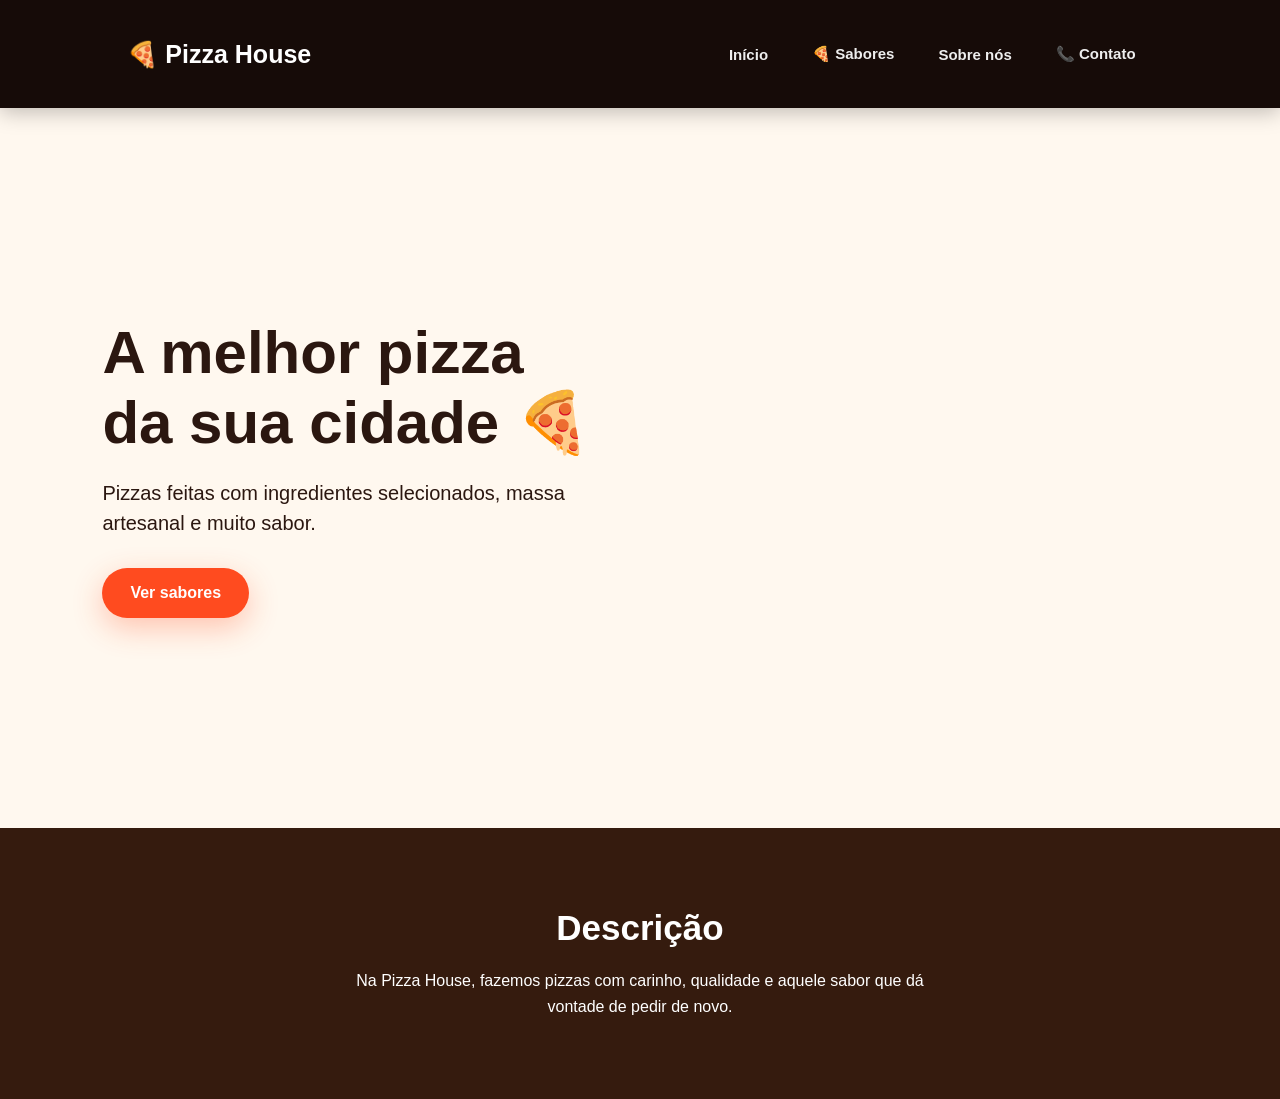
==== index.html @ e3c1d949 "primeiro comit" ====
<!DOCTYPE html>
<html lang="pt-BR">
<head>
    <meta charset="UTF-8">
    <meta name="viewport" content="width=device-width, initial-scale=1.0">
    <title>Pizza House</title>

    <link rel="stylesheet" href="style.css">
</head>

<body>

    <header>
        <nav class="navbar">

            <a href="index.html" class="logo">
                🍕 Pizza House
            </a>

    
            <div class="menu">

                <a href="index.html">
                    Início
                </a>

                <a href="sabores.html">
                    🍕 Sabores
                </a>

                <a href="sobre.html">
                    Sobre nós
                </a>

                <a href="contatos.html">
                    📞 Contato
                </a>

            </div>
        


        </nav>

    </header>


    <main class="inicio">

        <section class="hero">

            <div class="texto">
                <h1>A melhor pizza<br>da sua cidade 🍕</h1>

                <p>
                    Pizzas feitas com ingredientes selecionados,
                    massa artesanal e muito sabor.
                </p>

                <a href="sabores.html" class="botao">
                    Ver sabores
                </a>
            </div>

        </section>

    </main>


    <section id="sobre" class="sobre">

        <h2>Descrição</h2>

        <p>
            Na Pizza House, fazemos pizzas com carinho,
            qualidade e aquele sabor que dá vontade de pedir de novo.
        </p>

    </section>

</body>
</html>
---- style.css ----
* {
    margin: 0;
    padding: 0;
    box-sizing: border-box;
}

body {
    font-family: Arial, sans-serif;
    background: #fff8f0;
    color: #351b0e;
}


/* =========================
   MENU
========================= */

header {
    background: #351b0e;
    padding: 15px 8%;
}

.navbar {
    display: flex;
    align-items: center;
    justify-content: space-between;
}

.logo {
    color: white;
    text-decoration: none;
    font-size: 24px;
    font-weight: bold;
}

.menu {
    display: flex;
    align-items: center;
    gap: 30px;
}

.menu > a {
    color: white;
    text-decoration: none;
    font-weight: bold;
    transition: 0.3s;
}

.menu > a:hover {
    color: #ff9f1c;
}


/* =========================
   CARD DE SABORES NO MENU
========================= */

.menu-card {
    display: flex;
    align-items: center;
    gap: 8px;
}


/* =========================
   INÍCIO
========================= */

.inicio {
    min-height: 80vh;
    display: flex;
    align-items: center;
    padding: 50px 8%;
}

.hero {
    width: 100%;
}

.texto h1 {
    font-size: 60px;
    margin-bottom: 20px;
}

.texto p {
    font-size: 20px;
    max-width: 500px;
    margin-bottom: 30px;
    line-height: 1.5;
}

.botao {
    display: inline-block;
    background: #e85d04;
    color: white;
    padding: 15px 30px;
    border-radius: 30px;
    text-decoration: none;
    font-weight: bold;
    transition: 0.3s;
}

.botao:hover {
    background: #ff9f1c;
    transform: scale(1.05);
}


/* =========================
   SOBRE
========================= */

.sobre {
    text-align: center;
    padding: 80px 20px;
    background: #351b0e;
    color: white;
}

.sobre h2 {
    font-size: 35px;
    margin-bottom: 20px;
}

.sobre p {
    max-width: 600px;
    margin: auto;
    line-height: 1.6;
}


/* =========================
   SABORES
========================= */

.pagina-sabores {
    padding: 60px 8%;
    text-align: center;
}

.pagina-sabores h1 {
    font-size: 45px;
    margin-bottom: 10px;
}

.pagina-sabores > p {
    margin-bottom: 40px;
    font-size: 18px;
}

.pizzas {
    display: grid;
    grid-template-columns: repeat(4, 1fr);
    gap: 25px;
}

.pizza {
    background: white;
    padding: 25px;
    border-radius: 20px;
    box-shadow: 0 5px 20px rgba(0, 0, 0, 0.1);
    transition: 0.3s;
}

.pizza:hover {
    transform: translateY(-8px);
}

.pizza-img {
    font-size: 70px;
    margin-bottom: 15px;
}

.pizza h2 {
    margin-bottom: 10px;
}

.pizza p {
    color: #666;
    line-height: 1.5;
    margin-bottom: 15px;
}

.pizza strong {
    display: block;
    font-size: 20px;
    margin-bottom: 15px;
    color: #e85d04;
}

.pizza button {
    border: none;
    background: #351b0e;
    color: white;
    padding: 12px 25px;
    border-radius: 20px;
    cursor: pointer;
}

.pizza button:hover {
    background: #e85d04;
}


/* =========================
   RODAPÉ
========================= */

footer {
    background: #351b0e;
    color: white;
    text-align: center;
    padding: 25px;
}


/* =========================
   CELULAR
========================= */

@media (max-width: 900px) {

    .navbar {
        flex-direction: column;
        gap: 20px;
    }

    .menu {
        flex-wrap: wrap;
        justify-content: center;
    }

    .texto h1 {
        font-size: 40px;
    }

    .pizzas {
        grid-template-columns: repeat(2, 1fr);
    }
}


@media (max-width: 600px) {

    .pizzas {
        grid-template-columns: 1fr;
    }

    .menu {
        gap: 15px;
    }

}

```css
/* ================================
   SOBRE NÓS - PIZZA HOUSE
================================ */

* {
    margin: 0;
    padding: 0;
    box-sizing: border-box;
}

body {
    font-family: Arial, Helvetica, sans-serif;
    background: #fff8ef;
    color: #2b1710;
}


/* ================================
   MENU
================================ */

header {
    width: 100%;
    background: #160b08;
    position: sticky;
    top: 0;
    z-index: 1000;
    box-shadow: 0 4px 20px rgba(0, 0, 0, 0.25);
}

.navbar {
    max-width: 1200px;
    margin: auto;
    height: 78px;
    padding: 0 25px;

    display: flex;
    align-items: center;
    justify-content: space-between;
}

.logo {
    text-decoration: none;
    color: white;
    font-size: 25px;
    font-weight: 800;
}

.logo span {
    color: #ff4b1f;
}

.menu {
    display: flex;
    gap: 10px;
}

.menu a {
    text-decoration: none;
    color: #eee;
    font-size: 15px;
    font-weight: 600;

    padding: 12px 17px;
    border-radius: 30px;

    transition: 0.3s;
}

.menu a:hover,
.menu a.ativo {
    background: #ff4b1f;
    color: white;
}


/* ================================
   HERO
================================ */

.sobre-hero {
    min-height: 650px;

    position: relative;

    display: flex;
    align-items: center;

    background:
        linear-gradient(
            90deg,
            rgba(20, 8, 5, 0.95) 0%,
            rgba(20, 8, 5, 0.75) 45%,
            rgba(20, 8, 5, 0.25) 100%
        ),
        url("https://images.unsplash.com/photo-1574071318508-1cdbab80d002?auto=format&fit=crop&w=1800&q=85");

    background-size: cover;
    background-position: center;
}

.sobre-texto {
    position: relative;
    z-index: 2;

    max-width: 1200px;
    width: 100%;
    margin: auto;
    padding: 50px 25px;

    color: white;
}

.sobre-tag {
    display: inline-block;

    color: #ffb347;
    font-size: 14px;
    font-weight: 800;
    letter-spacing: 2px;

    margin-bottom: 20px;
}

.sobre-texto h1 {
    font-size: clamp(45px, 6vw, 78px);
    line-height: 1.05;
    margin-bottom: 25px;
}

.sobre-texto h1 strong {
    color: #ff4b1f;
}

.sobre-texto p {
    max-width: 580px;

    font-size: 20px;
    line-height: 1.7;

    color: #eee;

    margin-bottom: 35px;
}


/* ================================
   BOTÕES
================================ */

.botao {
    display: inline-block;

    text-decoration: none;

    background: #ff4b1f;
    color: white;

    padding: 16px 28px;

    border-radius: 50px;

    font-weight: 800;
    font-size: 16px;

    box-shadow: 0 10px 30px rgba(255, 75, 31, 0.3);

    transition: 0.3s;
}

.botao:hover {
    transform: translateY(-4px);
    background: #ff632f;
    box-shadow: 0 15px 35px rgba(255, 75, 31, 0.45);
}


/* ================================
   HISTÓRIA
================================ */

.historia {
    max-width: 1200px;
    margin: auto;

    padding: 110px 25px;

    display: grid;
    grid-template-columns: 1fr 1fr;

    gap: 80px;

    align-items: center;
}

.historia-imagem {
    min-height: 450px;

    border-radius: 35px;

    background:
        linear-gradient(
            135deg,
            #ff4b1f,
            #ff8c42
        );

    display: flex;
    align-items: center;
    justify-content: center;

    box-shadow: 0 25px 60px rgba(100, 35, 10, 0.2);

    transform: rotate(-2deg);

    transition: 0.4s;
}

.historia-imagem:hover {
    transform: rotate(0deg) scale(1.02);
}

.imagem-conteudo {
    width: 260px;
    height: 260px;

    border-radius: 50%;

    background: #fff8ef;

    display: flex;
    align-items: center;
    justify-content: center;

    font-size: 120px;

    box-shadow: 0 15px 40px rgba(0, 0, 0, 0.2);
}

.subtitulo {
    color: #ff4b1f;

    font-size: 13px;
    font-weight: 900;

    letter-spacing: 3px;
}

.historia-texto h2 {
    font-size: clamp(35px, 4vw, 52px);
    line-height: 1.1;

    margin: 15px 0 25px;
}

.historia-texto h2 strong {
    color: #ff4b1f;
}

.historia-texto p {
    font-size: 17px;
    line-height: 1.8;

    color: #69534c;

    margin-bottom: 15px;
}

.historia-destaque {
    display: inline-block;

    margin-top: 20px;
    padding: 15px 20px;

    border-radius: 15px;

    background: #fff0e7;

    color: #d9340d;

    font-weight: 800;
}


/* ================================
   VALORES
================================ */

.valores {
    background: #1c0d09;

    color: white;

    text-align: center;

    padding: 100px 25px;
}

.valores h2 {
    font-size: clamp(35px, 5vw, 55px);

    margin: 15px 0;
}

.valores h2 strong {
    color: #ff4b1f;
}

.valores-intro {
    color: #c8bbb7;

    font-size: 17px;

    max-width: 600px;

    margin: 0 auto 60px;
}

.valores-container {
    max-width: 1100px;

    margin: auto;

    display: grid;

    grid-template-columns: repeat(3, 1fr);

    gap: 25px;
}

.valor-card {
    padding: 40px 30px;

    background: #291510;

    border: 1px solid rgba(255, 255, 255, 0.06);

    border-radius: 25px;

    transition: 0.35s;
}

.valor-card:hover {
    transform: translateY(-10px);

    background: #351b14;

    box-shadow: 0 20px 45px rgba(0, 0, 0, 0.3);
}

.valor-icone {
    width: 75px;
    height: 75px;

    margin: auto;

    display: flex;
    align-items: center;
    justify-content: center;

    border-radius: 20px;

    background: #ff4b1f;

    font-size: 35px;

    box-shadow: 0 10px 25px rgba(255, 75, 31, 0.25);
}

.valor-card h3 {
    font-size: 23px;

    margin: 25px 0 12px;
}

.valor-card p {
    color: #c8bbb7;

    line-height: 1.7;

    font-size: 15px;
}


/* ================================
   FINAL
================================ */

.sobre-final {
    padding: 110px 25px;

    text-align: center;

    background:
        radial-gradient(
            circle at center,
            #ff7040 0%,
            #ff4b1f 45%,
            #d92d0b 100%
        );

    color: white;
}

.final-conteudo {
    max-width: 750px;
    margin: auto;
}

.final-conteudo span {
    font-size: 13px;
    font-weight: 900;

    letter-spacing: 3px;
}

.final-conteudo h2 {
    font-size: clamp(38px, 5vw, 60px);

    margin: 18px 0;
}

.final-conteudo p {
    font-size: 19px;

    margin-bottom: 35px;

    color: #fff1eb;
}

.botao-final {
    background: white;
    color: #d93612;

    box-shadow: 0 10px 30px rgba(0, 0, 0, 0.15);
}

.botao-final:hover {
    background: #fff8ef;
}


/* ================================
   RODAPÉ
================================ */

footer {
    background: #100806;

    color: #a99b97;

    text-align: center;

    padding: 30px 20px;

    font-size: 14px;
}

footer strong {
    color: white;
}


/* ================================
   RESPONSIVO
================================ */

@media (max-width: 800px) {

    .navbar {
        height: auto;

        padding: 20px;

        flex-direction: column;

        gap: 18px;
    }

    .menu {
        flex-wrap: wrap;

        justify-content: center;
    }

    .menu a {
        padding: 9px 12px;
        font-size: 14px;
    }

    .sobre-hero {
        min-height: 600px;
    }

    .sobre-texto {
        text-align: center;
    }

    .sobre-texto p {
        margin-left: auto;
        margin-right: auto;
    }

    .historia {
        grid-template-columns: 1fr;

        padding: 80px 20px;

        gap: 50px;
    }

    .historia-imagem {
        min-height: 350px;
    }

    .valores-container {
        grid-template-columns: 1fr;

        max-width: 500px;
    }

    .sobre-final {
        padding: 80px 20px;
    }
}


```css
/* =====================================================
   CONTATO — PIZZA HOUSE PREMIUM
===================================================== */


/* HERO */

.contato-hero {
    min-height: 470px;

    position: relative;

    display: flex;
    align-items: center;
    justify-content: center;

    text-align: center;

    overflow: hidden;

    background:
        radial-gradient(
            circle at 50% 0%,
            #542315,
            #190b07 65%
        );

    color: white;
}


/* brilho decorativo */

.hero-brilho {
    position: absolute;

    width: 500px;
    height: 500px;

    border-radius: 50%;

    background: #ff4b1f;

    filter: blur(150px);

    opacity: 0.15;

    top: -300px;
}


.contato-hero-conteudo {
    position: relative;

    max-width: 800px;

    padding: 40px 20px;
}


/* pequeno título */

.mini-titulo {
    display: flex;

    align-items: center;
    justify-content: center;

    gap: 12px;

    color: #ff7040;

    font-size: 11px;

    font-weight: 900;

    letter-spacing: 3px;
}


.mini-titulo span {
    width: 30px;
    height: 2px;

    background: #ff4b1f;
}


.contato-hero h1 {
    font-size: clamp(48px, 7vw, 82px);

    line-height: 0.98;

    margin: 25px 0;

    letter-spacing: -2px;
}


.contato-hero h1 strong {
    color: #ff4b1f;
}


.contato-hero p {
    max-width: 600px;

    margin: auto;

    color: #cbbdb8;

    font-size: 18px;

    line-height: 1.7;
}


/* =====================================================
   ÁREA DOS CARDS
===================================================== */

.contatos-area {
    padding: 90px 25px;

    background: #fff8ef;
}


.contatos-container {
    max-width: 1150px;

    margin: auto;

    display: grid;

    grid-template-columns: repeat(2, 1fr);

    gap: 28px;
}


/* CARD */

.contato-card {
    position: relative;

    padding: 40px;

    min-height: 330px;

    border-radius: 30px;

    background: white;

    border: 1px solid #f0dfd5;

    overflow: hidden;

    box-shadow:
        0 10px 35px rgba(68, 25, 10, 0.06);

    transition:
        transform 0.35s,
        box-shadow 0.35s;
}


.contato-card:hover {
    transform: translateY(-12px);

    box-shadow:
        0 25px 60px rgba(68, 25, 10, 0.14);
}


/* círculo decorativo */

.contato-card::after {
    content: "";

    position: absolute;

    width: 230px;
    height: 230px;

    border-radius: 50%;

    right: -120px;
    bottom: -120px;

    background: #fff1e9;

    transition: 0.5s;
}


.contato-card:hover::after {
    transform: scale(1.4);
}


/* topo */

.card-topo {
    display: flex;

    align-items: center;

    justify-content: space-between;

    position: relative;

    z-index: 2;
}


.icone {
    width: 75px;
    height: 75px;

    display: flex;

    align-items: center;
    justify-content: center;

    border-radius: 22px;

    background:
        linear-gradient(
            135deg,
            #ff4b1f,
            #ff7040
        );

    font-size: 34px;

    box-shadow:
        0 12px 30px rgba(255, 75, 31, 0.25);

    transition: 0.35s;
}


.contato-card:hover .icone {
    transform: rotate(-5deg) scale(1.08);
}


.card-numero {
    color: #eadbd4;

    font-size: 38px;

    font-weight: 900;
}


.card-label {
    display: block;

    margin-top: 25px;

    color: #ff4b1f;

    font-size: 10px;

    font-weight: 900;

    letter-spacing: 2px;
}


.contato-card h2 {
    position: relative;

    z-index: 2;

    margin: 8px 0 12px;

    color: #29140e;

    font-size: 28px;
}


.contato-card p {
    position: relative;

    z-index: 2;

    max-width: 470px;

    min-height: 55px;

    color: #75615a;

    line-height: 1.7;

    font-size: 15px;
}


/* botão */

.contato-botao {
    position: relative;

    z-index: 3;

    display: inline-flex;

    align-items: center;

    gap: 12px;

    margin-top: 22px;

    padding: 12px 19px;

    border: 2px solid #ff4b1f;

    border-radius: 50px;

    color: #ff4b1f;

    text-decoration: none;

    font-size: 14px;

    font-weight: 900;

    transition: 0.3s;
}


.contato-botao span {
    font-size: 19px;

    transition: 0.3s;
}


.contato-botao:hover {
    background: #ff4b1f;

    color: white;

    box-shadow:
        0 10px 25px rgba(255, 75, 31, 0.25);
}


.contato-botao:hover span {
    transform: translateX(5px);
}


/* =====================================================
   HORÁRIO
===================================================== */

.horario {
    max-width: 1150px;

    margin: 0 auto 100px;

    padding: 40px 50px;

    border-radius: 30px;

    display: flex;

    align-items: center;

    justify-content: space-between;

    gap: 40px;

    background:
        linear-gradient(
            135deg,
            #1c0d09,
            #2b130d
        );

    color: white;

    box-shadow:
        0 25px 60px rgba(20, 8, 5, 0.2);
}


.horario-esquerda {
    display: flex;

    align-items: center;

    gap: 22px;
}


.horario-icone {
    width: 75px;
    height: 75px;

    display: flex;

    align-items: center;
    justify-content: center;

    flex-shrink: 0;

    border-radius: 20px;

    background: #ff4b1f;

    font-size: 34px;

    box-shadow:
        0 10px 30px rgba(255, 75, 31, 0.25);
}


.horario-label {
    color: #ff7040;

    font-size: 10px;

    font-weight: 900;

    letter-spacing: 2px;
}


.horario h2 {
    margin-top: 7px;

    font-size: 27px;
}


.horarios {
    display: flex;

    align-items: center;

    gap: 35px;
}


.horario-item {
    display: flex;

    flex-direction: column;

    gap: 7px;
}


.horario-item span {
    color: #a99791;

    font-size: 10px;

    font-weight: 900;

    letter-spacing: 2px;
}


.horario-item strong {
    font-size: 17px;
}


.linha {
    width: 1px;
    height: 45px;

    background: #49332c;
}


/* =====================================================
   CTA FINAL
===================================================== */

.contato-final {
    position: relative;

    padding: 110px 25px;

    overflow: hidden;

    text-align: center;

    color: white;

    background:
        radial-gradient(
            circle at 50% 120%,
            #ff8a58,
            #ff4b1f 45%,
            #d92d0b 100%
        );
}


/* pizza gigante */

.cta-pizza {
    position: absolute;

    font-size: 250px;

    opacity: 0.08;

    right: -30px;
    bottom: -80px;

    transform: rotate(-15deg);
}


.contato-final > div,
.contato-final > span,
.contato-final > h2,
.contato-final > p,
.contato-final > a {
    position: relative;

    z-index: 2;
}


.contato-final > span {
    font-size: 11px;

    font-weight: 900;

    letter-spacing: 3px;
}


.contato-final h2 {
    margin: 20px 0;

    font-size: clamp(45px, 6vw, 70px);

    line-height: 1;

    letter-spacing: -2px;
}


.contato-final p {
    max-width: 550px;

    margin: 0 auto 35px;

    color: #ffe9df;

    font-size: 17px;

    line-height: 1.7;
}


.contato-final-botao {
    display: inline-flex;

    align-items: center;

    padding: 17px 28px;

    border-radius: 50px;

    background: white;

    color: #df3513;

    text-decoration: none;

    font-weight: 900;

    box-shadow:
        0 15px 35px rgba(0, 0, 0, 0.15);

    transition: 0.35s;
}


.contato-final-botao:hover {
    transform: translateY(-6px) scale(1.03);

    box-shadow:
        0 20px 45px rgba(0, 0, 0, 0.25);
}


/* =====================================================
   FOOTER
===================================================== */

footer {
    padding: 35px 20px;

    text-align: center;

    background: #100806;

    color: #8f817d;
}


footer p {
    color: white;

    margin-bottom: 7px;
}


footer small {
    color: #776965;
}


/* =====================================================
   RESPONSIVO
===================================================== */

@media (max-width: 800px) {

    .contato-hero {
        min-height: 430px;
    }


    .contatos-container {
        grid-template-columns: 1fr;
    }


    .contato-card {
        min-height: auto;

        padding: 32px;
    }


    .horario {
        margin-left: 20px;
        margin-right: 20px;

        padding: 35px 25px;

        flex-direction: column;

        align-items: flex-start;
    }


    .horarios {
        width: 100%;

        flex-direction: column;

        align-items: flex-start;

        gap: 20px;
    }


    .linha {
        width: 100%;
        height: 1px;
    }


    .contato-final {
        padding: 90px 20px;
    }


    .cta-pizza {
        font-size: 170px;
    }

}


@media (max-width: 500px) {

    .contato-hero h1 {
        font-size: 45px;
    }


    .mini-titulo {
        font-size: 9px;

        letter-spacing: 2px;
    }


    .mini-titulo span {
        width: 15px;
    }


    .contato-card {
        padding: 27px;
    }


    .horario-esquerda {
        align-items: flex-start;
    }


    .horario-icone {
        width: 60px;
        height: 60px;

        font-size: 27px;
    }


    .horario h2 {
        font-size: 22px;
    }

}
```
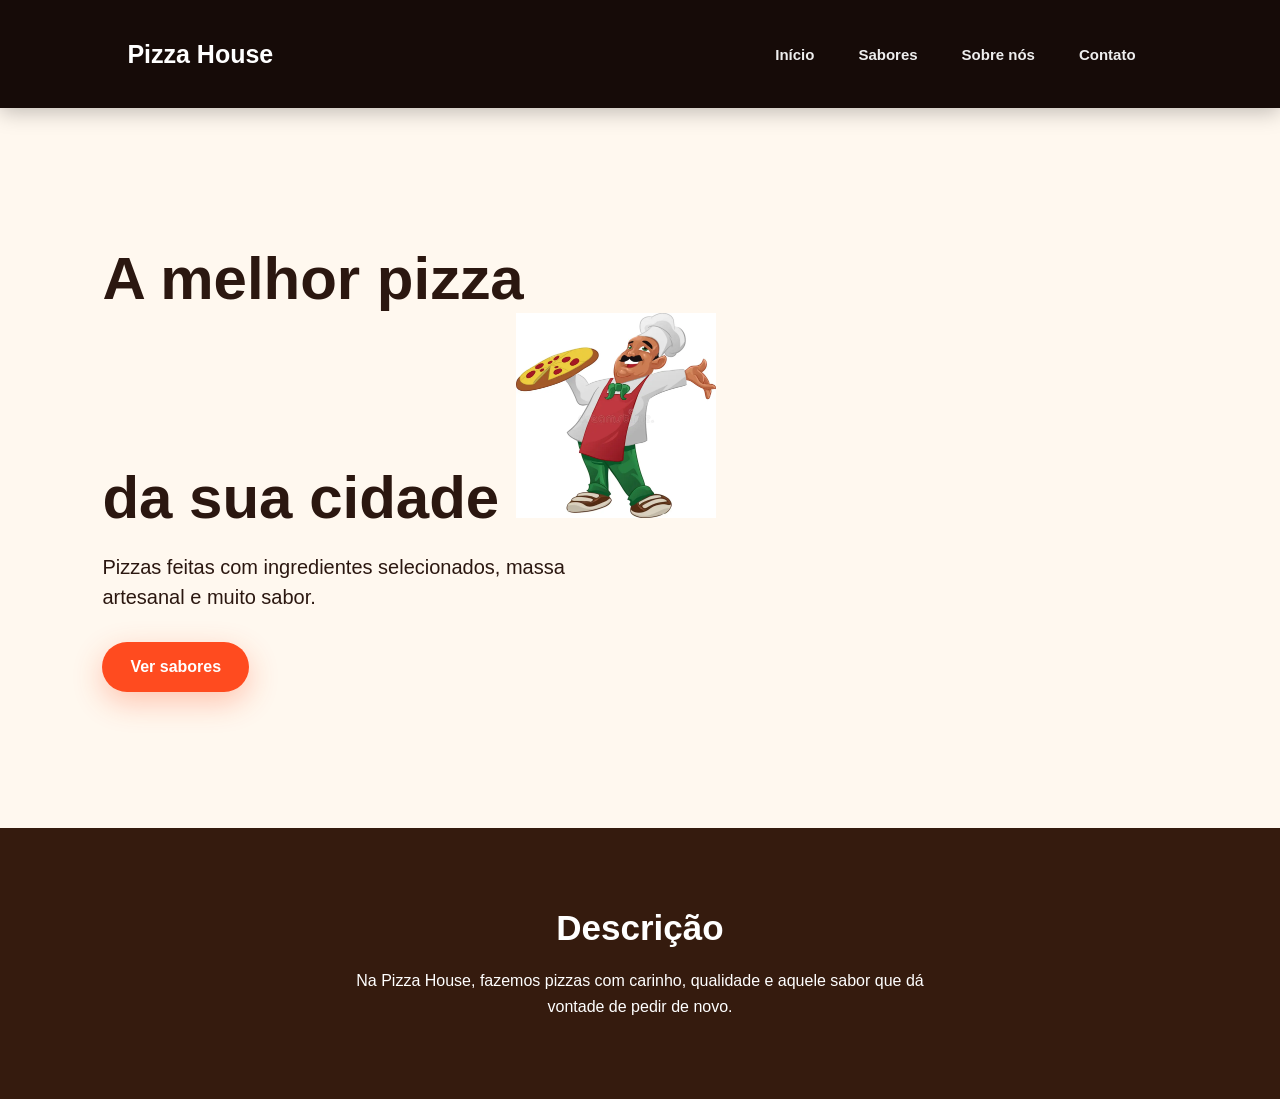
==== commit 8eb17eef: "novo" ====
--- a/index.html
+++ b/index.html
@@ -14,7 +14,7 @@
         <nav class="navbar">
 
             <a href="index.html" class="logo">
-                🍕 Pizza House
+                 Pizza House
             </a>
 
     
@@ -25,7 +25,7 @@
                 </a>
 
                 <a href="sabores.html">
-                    🍕 Sabores
+                     Sabores
                 </a>
 
                 <a href="sobre.html">
@@ -33,7 +33,7 @@
                 </a>
 
                 <a href="contatos.html">
-                    📞 Contato
+                     Contato
                 </a>
 
             </div>
@@ -50,7 +50,7 @@
         <section class="hero">
 
             <div class="texto">
-                <h1>A melhor pizza<br>da sua cidade 🍕</h1>
+                <h1>A melhor pizza<br>da sua cidade <img src="pizzaiolo-feliz-21118714.webp" alt="" width="200"></h1>
 
                 <p>
                     Pizzas feitas com ingredientes selecionados,
--- a/style.css
+++ b/style.css
@@ -11,9 +11,6 @@
 }
 
 
-/* =========================
-   MENU
-========================= */
 
 header {
     background: #351b0e;
@@ -51,9 +48,6 @@
 }
 
 
-/* =========================
-   CARD DE SABORES NO MENU
-========================= */
 
 .menu-card {
     display: flex;
@@ -62,9 +56,6 @@
 }
 
 
-/* =========================
-   INÍCIO
-========================= */
 
 .inicio {
     min-height: 80vh;
@@ -106,9 +97,6 @@
 }
 
 
-/* =========================
-   SOBRE
-========================= */
 
 .sobre {
     text-align: center;
@@ -128,10 +116,6 @@
     line-height: 1.6;
 }
 
-
-/* =========================
-   SABORES
-========================= */
 
 .pagina-sabores {
     padding: 60px 8%;
@@ -202,9 +186,6 @@
 }
 
 
-/* =========================
-   RODAPÉ
-========================= */
 
 footer {
     background: #351b0e;
@@ -213,10 +194,6 @@
     padding: 25px;
 }
 
-
-/* =========================
-   CELULAR
-========================= */
 
 @media (max-width: 900px) {
 
@@ -252,10 +229,6 @@
 
 }
 
-```css
-/* ================================
-   SOBRE NÓS - PIZZA HOUSE
-================================ */
 
 * {
     margin: 0;
@@ -270,9 +243,6 @@
 }
 
 
-/* ================================
-   MENU
-================================ */
 
 header {
     width: 100%;
@@ -329,9 +299,6 @@
 }
 
 
-/* ================================
-   HERO
-================================ */
 
 .sobre-hero {
     min-height: 650px;
@@ -399,10 +366,6 @@
 }
 
 
-/* ================================
-   BOTÕES
-================================ */
-
 .botao {
     display: inline-block;
 
@@ -429,10 +392,6 @@
     box-shadow: 0 15px 35px rgba(255, 75, 31, 0.45);
 }
 
-
-/* ================================
-   HISTÓRIA
-================================ */
 
 .historia {
     max-width: 1200px;
@@ -537,9 +496,6 @@
 }
 
 
-/* ================================
-   VALORES
-================================ */
 
 .valores {
     background: #1c0d09;
@@ -637,9 +593,6 @@
 }
 
 
-/* ================================
-   FINAL
-================================ */
 
 .sobre-final {
     padding: 110px 25px;
@@ -695,9 +648,6 @@
 }
 
 
-/* ================================
-   RODAPÉ
-================================ */
 
 footer {
     background: #100806;
@@ -716,9 +666,6 @@
 }
 
 
-/* ================================
-   RESPONSIVO
-================================ */
 
 @media (max-width: 800px) {
 
@@ -780,13 +727,6 @@
 }
 
 
-```css
-/* =====================================================
-   CONTATO — PIZZA HOUSE PREMIUM
-===================================================== */
-
-
-/* HERO */
 
 .contato-hero {
     min-height: 470px;
@@ -812,8 +752,6 @@
 }
 
 
-/* brilho decorativo */
-
 .hero-brilho {
     position: absolute;
 
@@ -841,7 +779,7 @@
 }
 
 
-/* pequeno título */
+
 
 .mini-titulo {
     display: flex;
@@ -898,9 +836,6 @@
 }
 
 
-/* =====================================================
-   ÁREA DOS CARDS
-===================================================== */
 
 .contatos-area {
     padding: 90px 25px;
@@ -922,7 +857,6 @@
 }
 
 
-/* CARD */
 
 .contato-card {
     position: relative;
@@ -956,7 +890,6 @@
 }
 
 
-/* círculo decorativo */
 
 .contato-card::after {
     content: "";
@@ -982,7 +915,6 @@
 }
 
 
-/* topo */
 
 .card-topo {
     display: flex;
@@ -1083,8 +1015,6 @@
 }
 
 
-/* botão */
-
 .contato-botao {
     position: relative;
 
@@ -1138,9 +1068,6 @@
 }
 
 
-/* =====================================================
-   HORÁRIO
-===================================================== */
 
 .horario {
     max-width: 1150px;
@@ -1264,9 +1191,6 @@
 }
 
 
-/* =====================================================
-   CTA FINAL
-===================================================== */
 
 .contato-final {
     position: relative;
@@ -1289,7 +1213,6 @@
 }
 
 
-/* pizza gigante */
 
 .cta-pizza {
     position: absolute;
@@ -1381,9 +1304,6 @@
 }
 
 
-/* =====================================================
-   FOOTER
-===================================================== */
 
 footer {
     padding: 35px 20px;
@@ -1408,9 +1328,6 @@
 }
 
 
-/* =====================================================
-   RESPONSIVO
-===================================================== */
 
 @media (max-width: 800px) {
 
@@ -1514,4 +1431,3 @@
     }
 
 }
-```
